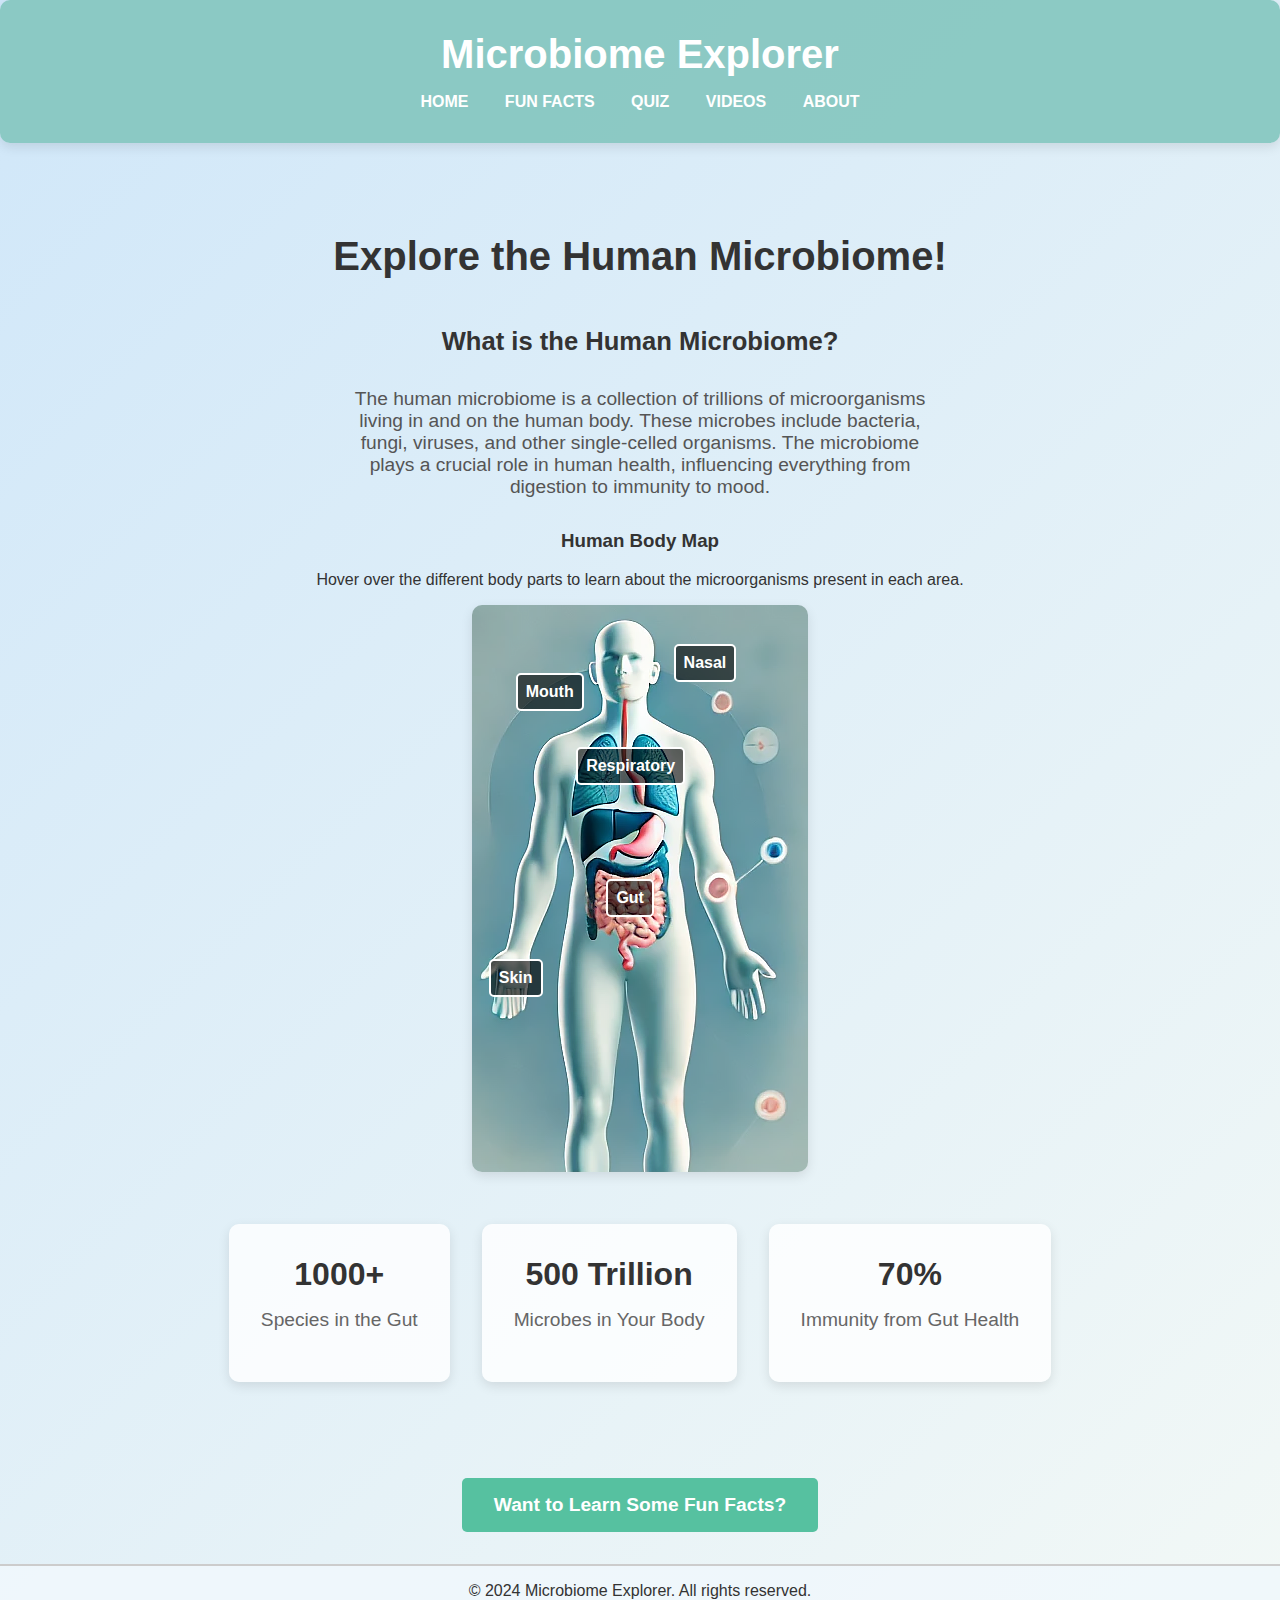
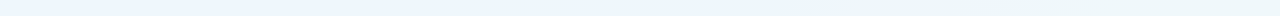
==== index.html @ 8b07540b "." ====
<!DOCTYPE html>
<html lang="en">

<head>
    <meta charset="UTF-8">
    <meta name="viewport" content="width=device-width, initial-scale=1.0">
    <title>Microbiome Explorer</title>
    <link rel="stylesheet" href="style.css">
</head>
<body>

    <!-- Header Section -->
    <header>
        <div class="logo">Microbiome Explorer</div>
        <nav>
            <a href="index.html">Home</a>
            <a href="fun-facts.html">Fun Facts</a>
            <a href="quiz.html">Quiz</a>
            <a href="videos.html">Videos</a>
            <a href="about.html">About</a>
           
        </nav>
    </header>

    <!-- Main Content Section -->
    <main>
        <!-- Interactive Body Map Section -->
        <section id="body-map">
            <h1>Explore the Human Microbiome!</h1>
        
            <h2 class="definition-title">What is the Human Microbiome?</h2>
            <p class="definition-text">
                The human microbiome is a collection of trillions of microorganisms living in and on the human body. 
                These microbes include bacteria, fungi, viruses, and other single-celled organisms. The microbiome 
                plays a crucial role in human health, influencing everything from digestion to immunity to mood.
            </p>
        
            <h3>Human Body Map</h3>
            <p>Hover over the different body parts to learn about the microorganisms present in each area.</p>
            <div class="body-container">
                <img src="interactive_body_map.png" alt="Human Body Map" class="body-map">
                <div class="hotspot skin" data-info="Staphylococcus epidermidis|Cutibacterium acnes|Staphylococcus aureus|Corynebacterium species" data-region="skin">Skin</div>
                <div class="hotspot mouth" data-info="Streptococcus mutans|Streptococcus salivarius|Fusobacterium nucleatum|Porphyromonas gingivalis" data-region="mouth">Mouth</div>
                <div class="hotspot gut" data-info="Bacteroides species|Firmicutes|Escherichia coli|Faecalibacterium prausnitzii" data-region="gut">Gut</div>
                <div class="hotspot nasal" data-info="Staphylococcus aureus|Staphylococcus epidermidis|Corynebacterium species|Propionibacterium acnes" data-region="nasal">Nasal</div>
                <div class="hotspot respiratory" data-info="Staphylococcus species|Corynebacterium species|Moraxella species|Haemophilus influenzae" data-region="respiratory">Respiratory</div>
                <div id="info-box" class="info-box">
                    <h3 id="region-title"></h3>
                    <ul id="microbiome-list"></ul>
                    <div id="microbiome-image-container"></div>
                </div>
            </div>
            <div id="tooltip"></div>
        </section>
        
        <!-- Quick Stats Section -->
        <section id="quick-stats">
            <div class="stats">
                <div class="stat-item">
                    <h3>1000+</h3>
                    <p>Species in the Gut</p>
                </div>
                <div class="stat-item">
                    <h3>500 Trillion</h3>
                    <p>Microbes in Your Body</p>
                </div>
                <div class="stat-item">
                    <h3>70%</h3>
                    <p>Immunity from Gut Health</p>
                </div>
            </div>
        </section>

        <a href="fun-facts.html" class="btn-test-knowledge">Want to Learn Some Fun Facts?</a>
    </main>

    <!-- Footer Section -->
    <footer>
        <p>&copy; 2024 Microbiome Explorer. All rights reserved.</p>
    </footer>

    <script src="script.js"></script>
</body>
</html>
---- style.css ----
/* General Styling */
body {
    background: linear-gradient(135deg, #d0e7f9, #f2f8f6); /* Soft gradient background */
    font-family: 'Poppins', sans-serif;
    margin: 0;
    padding: 0;
    color: #333;
    display: flex;
    flex-direction: column;
    min-height: 100vh;
}

/* Header Styling */
header {
    background: rgba(131, 197, 190, 0.9); /* Semi-transparent background */
    color: #fff;
    padding: 2rem 0;
    border-radius: 10px;
    box-shadow: 0 4px 12px rgba(0, 0, 0, 0.1);
    text-align: center;
    margin-bottom: 2rem;
}

header .logo {
    font-size: 2.5rem;
    font-weight: 700;
    margin-bottom: 1rem;
}

header input[type="text"] {
    padding: 0.5rem 1rem;
    margin-top: 1rem;
    border-radius: 10px;
    border: 1px solid #ccc;
    font-size: 1rem;
    width: 60%;
}

header nav a {
    color: #fff;
    margin: 0 1rem;
    text-decoration: none;
    font-weight: 600;
    text-transform: uppercase;
}

header nav a:hover {
    color: #56c1a0;
}

/* Main Content Section */
main {
    padding: 2rem;
    display: flex;
    flex-direction: column;
    align-items: center;
    flex: 1;
}

/* 
_                   _                                       
| |                 | |                                      
| |__     ___     __| |  _   _     _ __ ___     __ _   _ __  
| '_ \   / _ \   / _` | | | | |   | '_ ` _ \   / _` | | '_ \ 
| |_) | | (_) | | (_| | | |_| |   | | | | | | | (_| | | |_) |
|_.__/   \___/   \__,_|  \__, |   |_| |_| |_|  \__,_| | .__/ 
                          __/ |                       | |    
                         |___/                        |_|     */
#body-map {
    text-align: center;
    margin-bottom: 3rem;
}

#body-map h1 {
    font-size: 2.5rem;
    font-weight: 600;
    margin-bottom: 3rem;
}

.definition-title {
    font-size: 1.6rem;
    color: #333;
    margin-bottom: 2rem;
}

.definition-text {
    font-size: 1.2rem;
    color: #555;
    margin-bottom: 2rem;
    align-items: center;
    text-align: center;
    margin-left: 25%;
    margin-right: 25%;
}
/* 
   __                      __                  _         
  / _|                    / _|                | |        
 | |_   _   _   _ __     | |_    __ _    ___  | |_   ___ 
 |  _| | | | | | '_ \    |  _|  / _` |  / __| | __| / __|
 | |   | |_| | | | | |   | |   | (_| | | (__  | |_  \__ \
 |_|    \__,_| |_| |_|   |_|    \__,_|  \___|  \__| |___/
                                         */
#fun-facts {
    width: 80%;
    margin: 0 auto;
    text-align: center;
}

.facts-container {
    display: grid;
    grid-template-columns: repeat(auto-fill, minmax(250px, 1fr));
    gap: 2rem;
    margin-bottom: 3rem;
}

.fact-card {
    background-color: rgba(255, 255, 255, 0.8);
    border-radius: 10px;
    padding: 2rem;
    box-shadow: 0 4px 12px rgba(0, 0, 0, 0.1);
    transition: transform 0.3s ease, box-shadow 0.3s ease;
}

.fact-card h3 {
    font-size: 1.5rem;
    font-weight: 700;
    color: #333;
    margin-bottom: 1rem;
}

.fact-card p {
    font-size: 1rem;
    color: #555;
}

/* Hover effect for cards */
.fact-card:hover {
    transform: translateY(-10px);
    box-shadow: 0 6px 18px rgba(0, 0, 0, 0.15);
}

/* 
                  _       
                 (_)      
   __ _   _   _   _   ____
  / _` | | | | | | | |_  /
 | (_| | | |_| | | |  / / 
  \__, |  \__,_| |_| /___|
     | |                  
     |_|                   */
#quiz {
    margin-bottom: 3rem;
}

#quiz-question {
    font-size: 1.5rem;
    font-weight: 600;
    margin-bottom: 1rem;
    color: #333;
}

/* 
  _               _     _                         
 | |             | |   | |                        
 | |__    _   _  | |_  | |_    ___    _ __    ___ 
 | '_ \  | | | | | __| | __|  / _ \  | '_ \  / __|
 | |_) | | |_| | | |_  | |_  | (_) | | | | | \__ \
 |_.__/   \__,_|  \__|  \__|  \___/  |_| |_| |___/
                                                  
                                                   */
.btn-test-knowledge {
    display: inline-block;
    background-color: #56c1a0;
    color: white;
    padding: 1rem 2rem;
    font-size: 1.2rem;
    font-weight: 600;
    border-radius: 5px;
    text-decoration: none;
    margin-top: 3rem;
    transition: background-color 0.3s ease;
}

.btn-test-knowledge:hover {
    background-color: #4a9d87;
}

.btn-back {
    display: inline-block;
    background-color: #f44336;
    color: white;
    padding: 1rem 2rem;
    font-size: 1.2rem;
    font-weight: 600;
    border-radius: 5px;
    text-decoration: none;
    margin-top: 3rem;
    transition: background-color 0.3s ease;
}

.btn-back:hover {
    background-color: #d32f2f;
}

.btn-submit {
    display: inline-block;
    background-color: #56c1a0;
    color: white;
    padding: 1rem 2rem;
    font-size: 1.2rem;
    font-weight: 600;
    border-radius: 5px;
    text-decoration: none;
    margin-top: 3rem;
    transition: background-color 0.3s ease;
}

.btn-submit:hover {
    background-color: #4a9d87;
}

/* 
  _            __             _                    
 (_)          / _|           | |                   
  _   _ __   | |_    ___     | |__     ___   __  __
 | | | '_ \  |  _|  / _ \    | '_ \   / _ \  \ \/ /
 | | | | | | | |   | (_) |   | |_) | | (_) |  >  < 
 |_| |_| |_| |_|    \___/    |_.__/   \___/  /_/\_\
                                                   
                                                    */
#microbiome-image-container {
    display: grid;
    grid-template-columns: repeat(2, 1fr); /* Two columns per row */
    gap: 20px; /* Space between grid items */
    margin-top: 10px;
}

.microbe-item img {
    width: 100px; /* Desired square width */
    height: 100px; /* Desired square height */
    object-fit: cover; /* Ensures the image fills the square while maintaining aspect ratio */
    object-position: center; /* Centers the cropped portion of the image */
    border: 1px solid #ddd; /* Optional: border around images */
    border-radius: 4px; /* Optional: rounded corners */
    box-shadow: 0 2px 4px rgba(0, 0, 0, 0.1); /* Optional: subtle shadow */
}

.microbe-item .microbe-name {
    font-weight: bold;
    margin-top: 5px;
}

.microbe-item .microbe-info {
    font-size: 0.9em;
    color: #555; /* Subtle color for the description */
}

.body-container {
    position: relative;
    display: inline-block;
}

.info-box {
    position: absolute;
    top: 0;
    left: -350px;
    width: 300px;
    background-color: #f9f9f9;
    border: 1px solid #ddd;
    border-radius: 5px;
    padding: 15px;
    box-shadow: 0 4px 6px rgba(0, 0, 0, 0.1);
    display: none;
}

/* .info-box h3 {
    margin-top: 0;
    font-size: 18px;
    color: #333;
}

.info-box ul {
    list-style: none;
    padding: 0;
}

.info-box ul li {
    margin: 10px 0;
    font-size: 14px;
} */

/* .info-box img {
    max-width: 100%;
    height: auto;
    border-radius: 4px;
    margin-top: 10px;
} */

.body-map {
    width: 100%; /* Adjust the width based on your image's size */
    max-width: 800px;
    border-radius: 10px;
    box-shadow: 0px 4px 12px rgba(0, 0, 0, 0.1);
}

/* Hotspot Styling */
.hotspot {
    position: absolute;
    font-weight: 600;
    color: white;
    background-color: rgba(0, 0, 0, 0.6);
    padding: 0.5rem;
    border-radius: 5px;
    cursor: pointer;
    transition: background-color 0.3s ease;
    border: 2px solid #ffffff;
}

.hotspot:hover {
    background-color: rgba(0, 0, 0, 0.8);
}

#tooltip {
    position: absolute;
    background-color: #333;
    color: white;
    padding: 10px 15px;
    border-radius: 5px;
    font-size: 0.9rem;
    visibility: hidden;
    opacity: 0;
    transition: opacity 0.3s;
    pointer-events: none;
    z-index: 1000;
    max-width: 200px;
    text-align: left;
    transition: opacity 0.3s ease, visibility 0.3s ease;
}

#tooltip ul {
    margin: 0;
    padding: 0;
    list-style-type: disc;
    list-style-position: inside;
}

#tooltip ul li {
    margin: 5px 0;
}

/* Positioning the hotspots */
.mouth { top: 12%; left: 13%; }
.nasal { top: 7%; left: 60%; }
.respiratory { top: 25%; left: 31%; }
.gut { top: 48%; left: 40%; }
.skin { top: 62%; left: 5%; }



                  /* _          _              _             _         
                 (_)        | |            | |           | |        
   __ _   _   _   _    ___  | | __    ___  | |_    __ _  | |_   ___ 
  / _` | | | | | | |  / __| | |/ /   / __| | __|  / _` | | __| / __|
 | (_| | | |_| | | | | (__  |   <    \__ \ | |_  | (_| | | |_  \__ \
  \__, |  \__,_| |_|  \___| |_|\_\   |___/  \__|  \__,_|  \__| |___/
     | |                                                            
     |_|                                                             */

#quick-stats {
    text-align: center;
    margin-bottom: 3rem;
}

#quick-stats h2 {
    font-size: 2rem;
    font-weight: 600;
    margin-bottom: 1.5rem;
}

.section-title {
    font-size: 2.5rem;
    font-weight: 600;
    margin-bottom: 2rem;
    color: #333;
}

.stats {
    display: flex;
    justify-content: center;
    gap: 2rem;
}

.stat-item {
    background-color: rgba(255, 255, 255, 0.8);
    border-radius: 10px;
    padding: 2rem;
    box-shadow: 0 4px 12px rgba(0, 0, 0, 0.1);
    text-align: center;
}

.stat-item h3 {
    font-size: 2rem;
    font-weight: 700;
    margin: 0;
}

.stat-item p {
    margin-top: 1rem;
    font-size: 1.2rem;
    color: #666;
}


   /* __                   _                 
  / _|                 | |                
 | |_    ___     ___   | |_    ___   _ __ 
 |  _|  / _ \   / _ \  | __|  / _ \ | '__|
 | |   | (_) | | (_) | | |_  |  __/ | |   
 |_|    \___/   \___/   \__|  \___| |_|   
                                          
                                           */
footer {
    background: rgba(240, 247, 252, 0.9); /* Semi-transparent background */
    padding: 1rem 0;
    color: #333;
    font-size: 1rem;
    text-align: center;
    border-top: 2px solid #ccc;
    margin-top: auto;
}

footer p {
    margin: 0;
}

/* Responsive Design */
@media screen and (max-width: 768px) {
    header input[type="text"] {
        width: 80%;
    }

    .stats {
        flex-direction: column;
        gap: 1rem;
    }

    .stat-item {
        width: 80%;
        margin: 0 auto;
    }

    .body-map {
        width: 100%;
    }

    .fact-card {
        padding: 1.5rem;
    }

    .section-title {
        font-size: 2rem;
    }

    .facts-container {
        grid-template-columns: 1fr 1fr;
    }

    .fact-card {
        width: 90%;
        margin: 0 auto;
    }

}
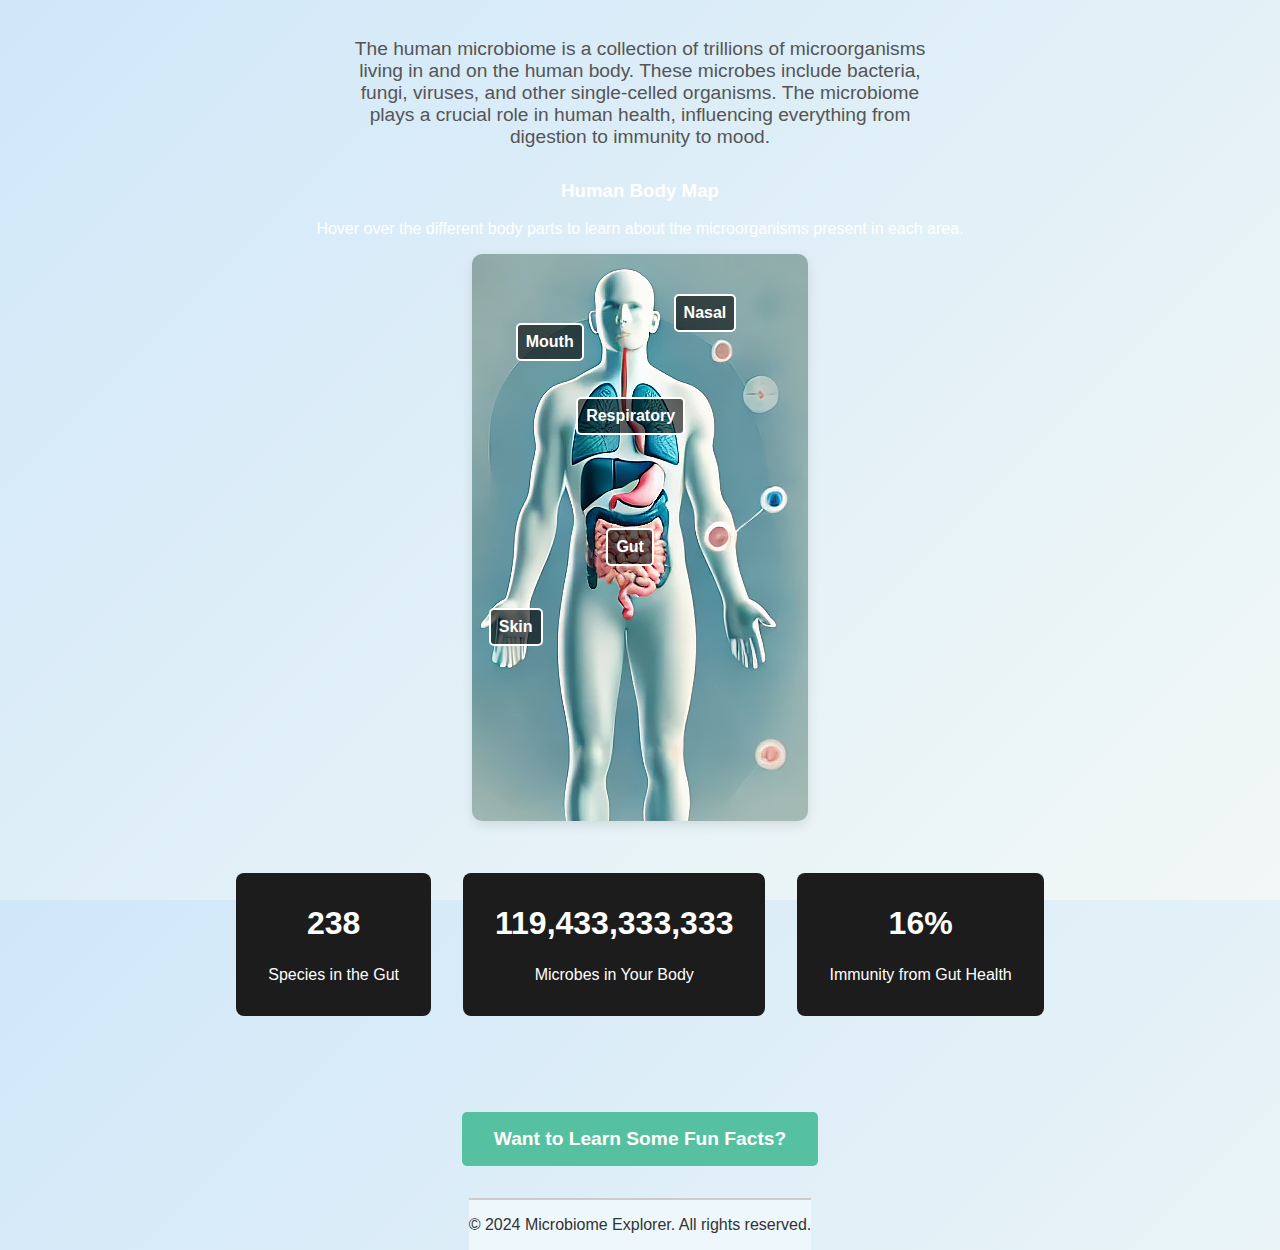
==== commit 30f103ce: "hi" ====
--- a/index.html
+++ b/index.html
@@ -6,6 +6,7 @@
     <meta name="viewport" content="width=device-width, initial-scale=1.0">
     <title>Microbiome Explorer</title>
     <link rel="stylesheet" href="style.css">
+    <link rel="icon" type="image/x-icon" href="favicon.png">
 </head>
 <body>
 
@@ -55,20 +56,21 @@
         
         <!-- Quick Stats Section -->
         <section id="quick-stats">
-            <div class="stats">
-                <div class="stat-item">
-                    <h3>1000+</h3>
+            <div class="counter">
+                <div class="counter-box">
+                    <h2 id="species-count">0</h2>
                     <p>Species in the Gut</p>
                 </div>
-                <div class="stat-item">
-                    <h3>500 Trillion</h3>
+                <div class="counter-box">
+                    <h2 id="microbes-count">0</h2>
                     <p>Microbes in Your Body</p>
                 </div>
-                <div class="stat-item">
-                    <h3>70%</h3>
+                <div class="counter-box">
+                    <h2 id="immunity-count">0%</h2>
                     <p>Immunity from Gut Health</p>
                 </div>
             </div>
+            <script src="counter.js"></script>
         </section>
 
         <a href="fun-facts.html" class="btn-test-knowledge">Want to Learn Some Fun Facts?</a>
--- a/style.css
+++ b/style.css
@@ -148,15 +148,176 @@
   \__, |  \__,_| |_| /___|
      | |                  
      |_|                   */
-#quiz {
-    margin-bottom: 3rem;
-}
-
-#quiz-question {
-    font-size: 1.5rem;
+.quiz-page {
+    background: linear-gradient(to bottom, #f0f7ff, #ffffff);
+    min-height: 100vh;
+    height: auto; /* Allow content to expand */
+    overflow-y: auto; /* Enable scrolling */
+}
+
+.quiz-container {
+    max-width: 800px;
+    margin: 2rem auto;
+    padding: 0 1rem;
+}
+
+.quiz-card {
+    background: white;
+    border-radius: 12px;
+    box-shadow: 0 4px 24px rgba(0, 0, 0, 0.1);
+    overflow: hidden;
+}
+
+.quiz-header {
+    padding: 1.5rem;
+    text-align: center;
+    border-bottom: 1px solid #eee;
+}
+
+.quiz-title {
+    font-size: 1.8rem;
+    color: #333;
+    margin: 0 0 0.5rem 0;
+}
+
+.quiz-subtitle {
+    color: #666;
+    margin: 0;
+}
+
+.quiz-content {
+    padding: 1.5rem;
+}
+
+.progress-bar {
+    width: 100%;
+    height: 8px;
+    background: #eee;
+    border-radius: 4px;
+    margin-bottom: 1.5rem;
+    overflow: hidden;
+}
+
+.progress-fill {
+    height: 100%;
+    background: #56c1a0;
+    width: 0;
+    transition: width 0.3s ease;
+}
+
+.question-text {
+    font-size: 1.2rem;
+    color: #333;
+    margin-bottom: 1.5rem;
+}
+
+.options-grid {
+    display: flex;
+    flex-direction: column;
+    gap: 0.75rem;
+}
+
+.option-button {
+    width: 100%;
+    padding: 1rem;
+    border: 1px solid #ddd;
+    border-radius: 8px;
+    background: white;
+    text-align: left;
+    font-size: 1rem;
+    cursor: pointer;
+    transition: all 0.2s ease;
+}
+
+.option-button:hover:not(:disabled) {
+    background: #f5f5f5;
+}
+
+.option-button:disabled {
+    cursor: not-allowed;
+    opacity: 0.7;
+}
+
+.option-button.correct {
+    background: #e7f6e7;
+    border-color: #56c1a0;
+    color: #276749;
+}
+
+.option-button.incorrect {
+    background: #fde8e8;
+    border-color: #f56565;
+    color: #c53030;
+}
+
+.quiz-footer {
+    padding: 1.5rem;
+    border-top: 1px solid #eee;
+    display: flex;
+    justify-content: space-between;
+    align-items: center;
+}
+
+.btn {
+    padding: 0.75rem 1.5rem;
+    border-radius: 6px;
     font-weight: 600;
+    cursor: pointer;
+    transition: all 0.2s ease;
+    border: none;
+    display: flex;
+    align-items: center;
+    gap: 0.5rem;
+}
+
+.btn-primary {
+    background: #56c1a0;
+    color: white;
+}
+
+.btn-primary:hover:not(:disabled) {
+    background: #4a9d87;
+}
+
+.btn-primary:disabled {
+    opacity: 0.7;
+    cursor: not-allowed;
+}
+
+.btn-outline {
+    background: white;
+    border: 1px solid #ddd;
+    color: #666;
+}
+
+.btn-outline:hover {
+    background: #f5f5f5;
+}
+
+.results-section {
+    text-align: center;
+    padding: 2rem 0;
+}
+
+.trophy-icon {
+    font-size: 4rem;
+    color: #f6e05e;
+    margin-bottom: 1.5rem;
+}
+
+.results-title {
+    font-size: 1.8rem;
+    color: #333;
     margin-bottom: 1rem;
-    color: #333;
+}
+
+.results-message {
+    color: #666;
+    font-size: 1.1rem;
+}
+
+.hidden {
+    display: none;
 }
 
 /* 
@@ -273,29 +434,6 @@
     display: none;
 }
 
-/* .info-box h3 {
-    margin-top: 0;
-    font-size: 18px;
-    color: #333;
-}
-
-.info-box ul {
-    list-style: none;
-    padding: 0;
-}
-
-.info-box ul li {
-    margin: 10px 0;
-    font-size: 14px;
-} */
-
-/* .info-box img {
-    max-width: 100%;
-    height: auto;
-    border-radius: 4px;
-    margin-top: 10px;
-} */
-
 .body-map {
     width: 100%; /* Adjust the width based on your image's size */
     max-width: 800px;
@@ -410,6 +548,285 @@
     color: #666;
 }
 
+/* 
+          _       _                
+         (_)     | |               
+ __   __  _    __| |   ___    ___  
+ \ \ / / | |  / _` |  / _ \  / _ \ 
+  \ V /  | | | (_| | |  __/ | (_) |
+   \_/   |_|  \__,_|  \___|  \___/  */
+                                   
+                                   
+#featured-videos,
+#video-categories {
+  max-width: 1200px;
+  margin: 0 auto;
+  margin-bottom: 4rem;
+}
+
+#featured-videos h1,
+#video-categories h2 {
+  font-size: 2.5rem;
+  margin-bottom: 2rem;
+}
+
+.video-grid {
+  display: grid;
+  grid-template-columns: repeat(3, 1fr);
+  gap: 2rem;
+}
+
+.video-card {
+  background-color: #fff;
+  border-radius: 8px;
+  box-shadow: 0 4px 12px rgba(0, 0, 0, 0.1);
+  overflow: hidden;
+}
+
+.video-thumbnail {
+  position: relative;
+  cursor: pointer;
+}
+
+.video-thumbnail img {
+  width: 100%;
+  height: 180px;
+  object-fit: cover;
+}
+
+.play-button {
+  position: absolute;
+  top: 50%;
+  left: 50%;
+  transform: translate(-50%, -50%);
+  background-color: rgba(255, 255, 255, 0.8);
+  border: none;
+  border-radius: 50%;
+  padding: 1rem;
+  cursor: pointer;
+  transition: background-color 0.3s ease;
+}
+
+.play-button:hover {
+  background-color: rgba(255, 255, 255, 0.9);
+}
+
+.play-button i {
+  color: #56c1a0;
+  font-size: 1.5rem;
+}
+
+.video-info {
+  padding: 1.5rem;
+}
+
+.video-info h3 {
+  font-size: 1.5rem;
+  margin-bottom: 0.5rem;
+}
+
+.video-info p {
+  font-size: 1rem;
+  color: #555;
+  margin-bottom: 1rem;
+}
+
+.watch-button {
+  display: inline-block;
+  background-color: #56c1a0;
+  color: #fff;
+  text-decoration: none;
+  padding: 0.75rem 1.5rem;
+  border-radius: 4px;
+  font-weight: 600;
+  transition: background-color 0.3s ease;
+}
+
+.watch-button:hover {
+  background-color: #4a9d87;
+}
+
+.category-grid {
+  display: grid;
+  grid-template-columns: repeat(auto-fit, minmax(200px, 1fr));
+  gap: 2rem;
+}
+
+.category-card {
+  background-color: #fff;
+  border-radius: 8px;
+  box-shadow: 0 4px 12px rgba(0, 0, 0, 0.1);
+  overflow: hidden;
+  text-decoration: none;
+  color: #333;
+  transition: transform 0.3s ease;
+}
+
+.category-card:hover {
+  transform: translateY(-10px);
+}
+
+.category-thumbnail img {
+  width: 100%;
+  height: 150px;
+  object-fit: cover;
+}
+
+.category-card h3 {
+  font-size: 1.2rem;
+  padding: 1rem;
+  text-align: center;
+}
+
+#video-categories {
+    padding: 4rem 2rem;
+    background-color: #f8fafc;
+}
+
+#video-categories h2 {
+    text-align: center;
+    font-size: 2.5rem;
+    margin-bottom: 3rem;
+    color: #333;
+}
+
+.category-grid {
+    display: grid;
+    grid-template-columns: repeat(auto-fit, minmax(300px, 1fr));
+    gap: 2rem;
+    max-width: 1200px;
+    margin: 0 auto;
+}
+
+.category-card {
+    background: white;
+    border-radius: 12px;
+    overflow: hidden;
+    box-shadow: 0 4px 6px rgba(0, 0, 0, 0.1);
+    transition: transform 0.3s ease, box-shadow 0.3s ease;
+}
+
+.category-card:hover {
+    transform: translateY(-5px);
+    box-shadow: 0 8px 12px rgba(0, 0, 0, 0.15);
+}
+
+.category-thumbnail {
+    position: relative;
+    width: 100%;
+    padding-top: 62.5%; /* 16:10 aspect ratio */
+    overflow: hidden;
+}
+
+.category-thumbnail img {
+    position: absolute;
+    top: 0;
+    left: 0;
+    width: 100%;
+    height: 100%;
+    object-fit: cover;
+    transition: transform 0.3s ease;
+}
+
+.category-card:hover .category-thumbnail img {
+    transform: scale(1.05);
+}
+
+.category-content {
+    padding: 1.5rem;
+}
+
+.category-content h3 {
+    font-size: 1.5rem;
+    color: #333;
+    margin-bottom: 1rem;
+}
+
+.video-list {
+    display: flex;
+    flex-direction: column;
+    gap: 0.75rem;
+}
+
+.video-link {
+    display: flex;
+    align-items: center;
+    gap: 0.75rem;
+    padding: 0.75rem;
+    color: #4a5568;
+    text-decoration: none;
+    border-radius: 6px;
+    transition: background-color 0.2s ease;
+}
+
+.video-link:hover {
+    background-color: #f7fafc;
+    color: #2d3748;
+}
+
+.video-link i {
+    color: #56c1a0;
+    font-size: 1.25rem;
+}
+
+
+          /* _                       _   
+         | |                     | |  
+   __ _  | |__     ___    _   _  | |_ 
+  / _` | | '_ \   / _ \  | | | | | __|
+ | (_| | | |_) | | (_) | | |_| | | |_ 
+  \__,_| |_.__/   \___/   \__,_|  \__| */
+                                      
+
+  #about-content {
+  max-width: 800px;
+  margin: 0 auto;
+}
+
+#about-content h1 {
+  font-size: 2.5rem;
+  margin-bottom: 1.5rem;
+}
+
+#about-content h2 {
+  font-size: 2rem;
+  margin-bottom: 1rem;
+}
+
+.team-members {
+  display: flex;
+  justify-content: space-between;
+  margin-bottom: 2rem;
+}
+
+.team-member {
+  background-color: #fff;
+  padding: 1.5rem;
+  border-radius: 8px;
+  box-shadow: 0 4px 12px rgba(0, 0, 0, 0.1);
+  text-align: center;
+  flex-basis: 48%;
+  margin-right: 1rem;
+  margin-left: 1rem;
+}
+
+.team-member h3 {
+  font-size: 1.5rem;
+  margin-bottom: 0.5rem;
+}
+
+.team-member p {
+  margin: 0.5rem 0;
+}
+
+#about-content ul {
+  list-style-type: disc;
+  padding-left: 1.5rem;
+}
+
+#about-content li {
+  margin-bottom: 0.5rem;
+}
 
    /* __                   _                 
   / _|                 | |                
@@ -470,4 +887,260 @@
         margin: 0 auto;
     }
 
-}
+    .team-members {
+        flex-direction: column;
+    }
+
+    .team-member {
+        flex-basis: auto;
+        margin-bottom: 1.5rem;
+    }
+
+    #about-content h1 {
+        font-size: 2rem;
+    }
+
+    #about-content h2 {
+        font-size: 1.6rem;
+    }
+
+    .quiz-container {
+        margin: 1rem auto;
+    }
+
+    .quiz-title {
+        font-size: 1.5rem;
+    }
+
+    .question-text {
+        font-size: 1.1rem;
+    }
+
+    .btn {
+        padding: 0.5rem 1rem;
+        font-size: 0.9rem;
+    }
+
+    #video-categories {
+        padding: 3rem 1rem;
+    }
+
+    #video-categories h2 {
+        font-size: 2rem;
+        margin-bottom: 2rem;
+    }
+
+    .category-grid {
+        grid-template-columns: 1fr;
+    }
+}
+
+@media (max-width: 480px) {
+    /* Container adjustments */
+    .quiz-container {
+        margin: 1rem auto;
+        padding: 0 0.75rem;
+    }
+
+    /* Card adjustments */
+    .quiz-card {
+        border-radius: 8px;
+    }
+
+    /* Header adjustments */
+    .quiz-header {
+        padding: 1rem;
+    }
+
+    .quiz-title {
+        font-size: 1.4rem;
+        margin-bottom: 0.25rem;
+    }
+
+    .quiz-subtitle {
+        font-size: 0.9rem;
+    }
+
+    /* Content adjustments */
+    .quiz-content {
+        padding: 1rem;
+    }
+
+    .question-text {
+        font-size: 1rem;
+        margin-bottom: 1rem;
+    }
+
+    /* Option buttons adjustments */
+    .option-button {
+        padding: 0.75rem;
+        font-size: 0.95rem;
+    }
+
+    /* Footer adjustments */
+    .quiz-footer {
+        padding: 1rem;
+        flex-wrap: wrap;
+        gap: 0.5rem;
+    }
+
+    .btn {
+        padding: 0.6rem 1rem;
+        font-size: 0.9rem;
+        min-width: 80px; /* Ensure buttons have minimum width */
+    }
+
+    /* Results section adjustments */
+    .results-section {
+        padding: 1rem 0;
+    }
+
+    .trophy-icon {
+        font-size: 3rem;
+        margin-bottom: 1rem;
+    }
+
+    .results-title {
+        font-size: 1.4rem;
+    }
+
+    .results-message {
+        font-size: 0.95rem;
+        padding: 0 1rem;
+    }
+}
+
+@media (max-width: 768px) {
+    .facts-container {
+        grid-template-columns: 1fr; /* Single column on mobile */
+        gap: 1rem;
+        padding: 0 1rem;
+    }
+
+    .fact-card h3 {
+        font-size: 1.3rem;
+    }
+
+    .fact-card p {
+        font-size: 0.95rem;
+    }
+}
+
+/* Videos page improvements */
+@media (max-width: 768px) {
+    /* Featured Videos section */
+    .video-grid {
+        grid-template-columns: 1fr; /* Single column */
+        gap: 1.5rem;
+        padding: 0 1rem;
+    }
+
+    .video-card {
+        width: 100%;
+        margin: 0;
+    }
+
+    .video-thumbnail img {
+        height: 200px; /* Adjust thumbnail height for mobile */
+    }
+
+    .video-info h3 {
+        font-size: 1.3rem;
+    }
+
+    .video-info p {
+        font-size: 0.95rem;
+    }
+
+    /* Category section */
+    .category-grid {
+        grid-template-columns: 1fr; /* Single column */
+        gap: 1.5rem;
+        padding: 0 1rem;
+    }
+
+    .category-card {
+        width: 100%;
+        margin: 0;
+    }
+
+    .category-thumbnail {
+        padding-top: 56.25%; /* 16:9 aspect ratio */
+    }
+
+    .definition-text {
+        margin-left: 3%;
+        margin-right: 3%;
+    }
+}
+
+/* Common improvements for all pages */
+@media (max-width: 768px) {
+    main {
+        padding: 1rem;
+    }
+
+    h1 {
+        font-size: 1.8rem;
+        margin-bottom: 1.5rem;
+    }
+
+    h2 {
+        font-size: 1.5rem;
+        margin-bottom: 1rem;
+    } 
+}
+
+/* Medium screens (tablets) */
+@media (min-width: 769px) and (max-width: 1024px) {
+    .facts-container {
+        grid-template-columns: repeat(2, 1fr);
+        gap: 1.5rem;
+        padding: 0 2rem;
+    }
+
+    .video-grid {
+        grid-template-columns: repeat(2, 1fr);
+        gap: 1.5rem;
+        padding: 0 2rem;
+    }
+
+    .category-grid {
+        grid-template-columns: repeat(2, 1fr);
+        gap: 1.5rem;
+        padding: 0 2rem;
+    }
+}
+
+body {
+    font-family: Arial, sans-serif;
+    background-color: #121212;
+    color: #ffffff;
+    display: flex;
+    justify-content: center;
+    align-items: center;
+    height: 100vh;
+    margin: 0;
+}
+
+.counter {
+    display: flex;
+    gap: 2rem;
+}
+
+.counter-box {
+    background-color: #1c1c1c;
+    padding: 2rem;
+    border-radius: 8px;
+    text-align: center;
+}
+
+.counter-box h2 {
+    font-size: 2.5rem;
+    margin: 0;
+}
+
+.counter-box p {
+    font-size: 1rem;
+    margin: 0;
+}
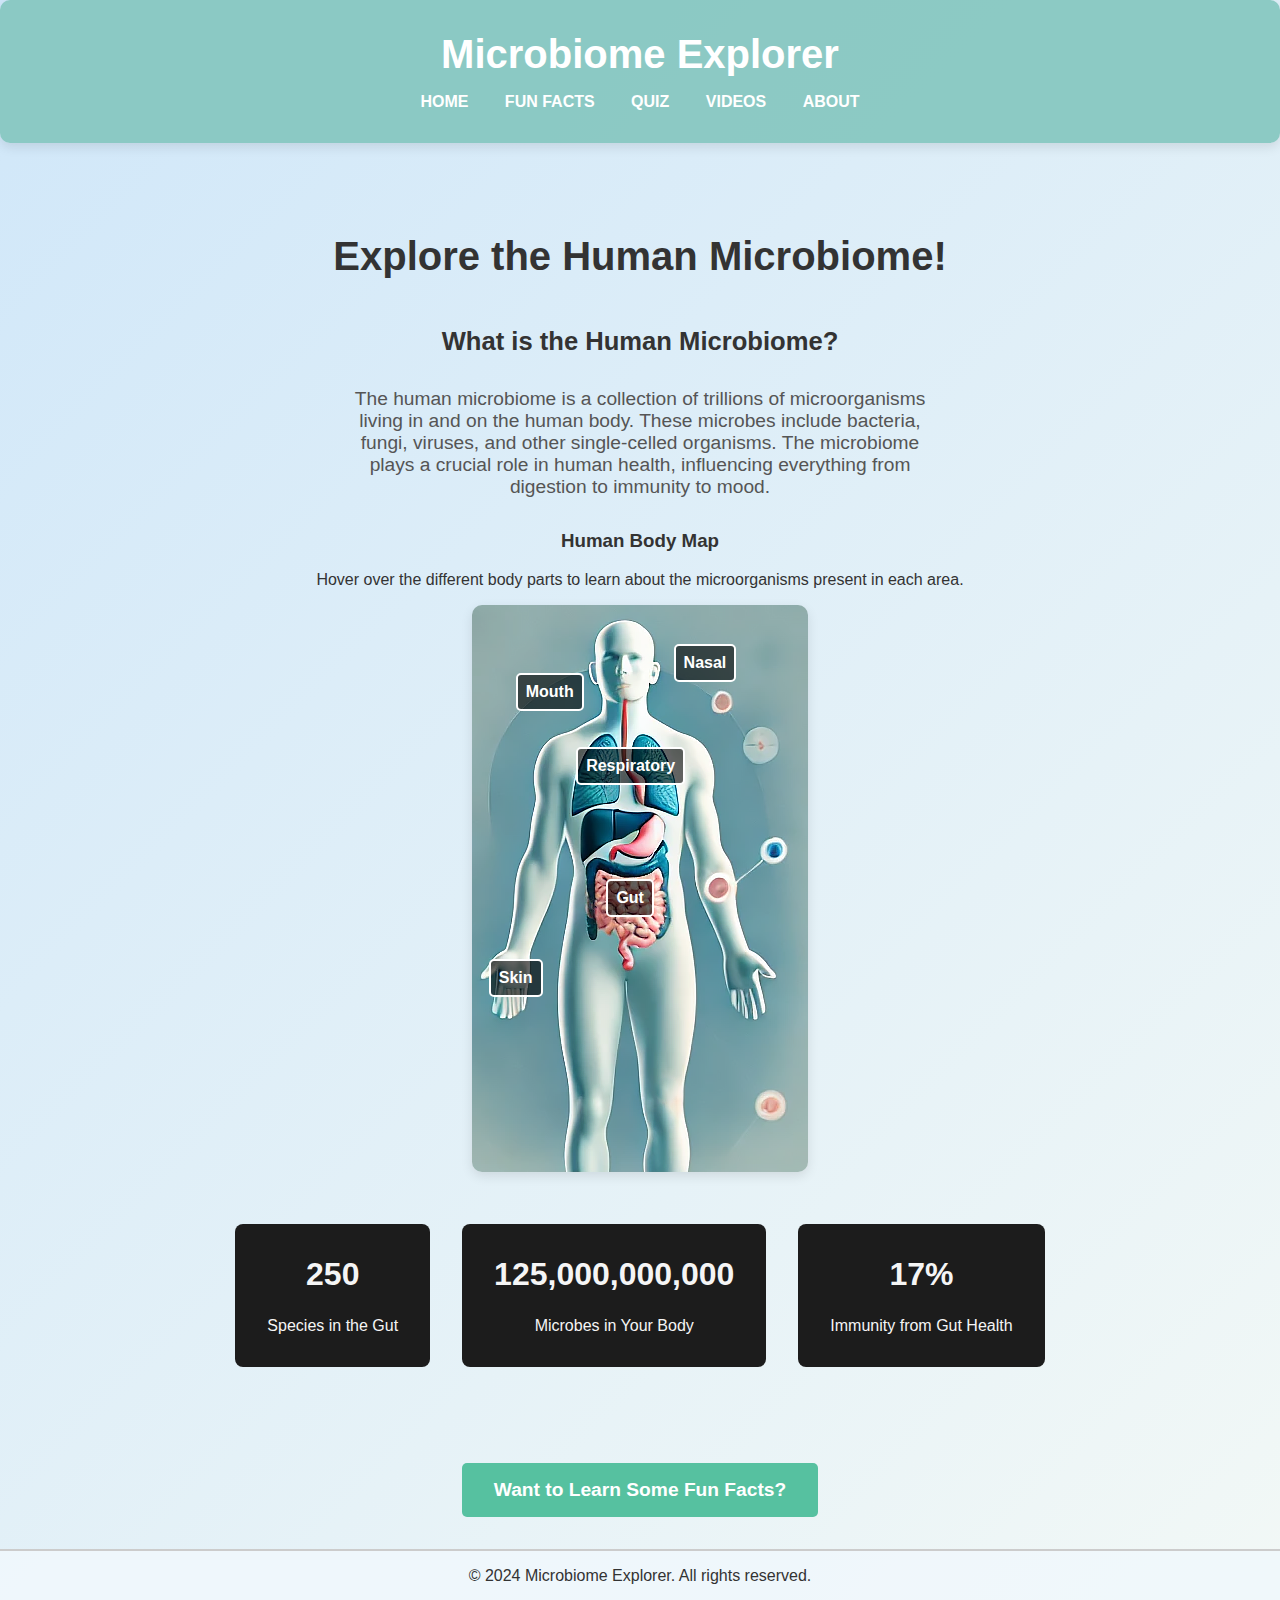
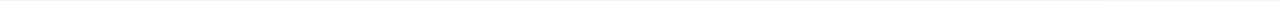
==== commit bad808f5: "." ====
--- a/index.html
+++ b/index.html
@@ -8,6 +8,44 @@
     <link rel="stylesheet" href="style.css">
     <link rel="icon" type="image/x-icon" href="favicon.png">
 </head>
+<style>
+    /* body {
+    font-family: Arial, sans-serif;
+    background-color: #121212;
+    color: #ffffff;
+    display: flex;
+    justify-content: center;
+    align-items: center;
+    height: 100vh;
+    margin: 0;
+} */
+
+.counter {
+    display: flex;
+    gap: 2rem;
+    color: whitesmoke;
+}
+
+.counter-box {
+    background-color: #1c1c1c;
+    padding: 2rem;
+    border-radius: 8px;
+    text-align: center;
+}
+
+.counter-box h2 {
+    font-size: 2.5rem;
+    margin: 0;
+}
+
+.counter-box p {
+    font-size: 1rem;
+    margin: 0;
+}
+
+
+
+</style>
 <body>
 
     <!-- Header Section -->
--- a/style.css
+++ b/style.css
@@ -1112,35 +1112,3 @@
     }
 }
 
-body {
-    font-family: Arial, sans-serif;
-    background-color: #121212;
-    color: #ffffff;
-    display: flex;
-    justify-content: center;
-    align-items: center;
-    height: 100vh;
-    margin: 0;
-}
-
-.counter {
-    display: flex;
-    gap: 2rem;
-}
-
-.counter-box {
-    background-color: #1c1c1c;
-    padding: 2rem;
-    border-radius: 8px;
-    text-align: center;
-}
-
-.counter-box h2 {
-    font-size: 2.5rem;
-    margin: 0;
-}
-
-.counter-box p {
-    font-size: 1rem;
-    margin: 0;
-}
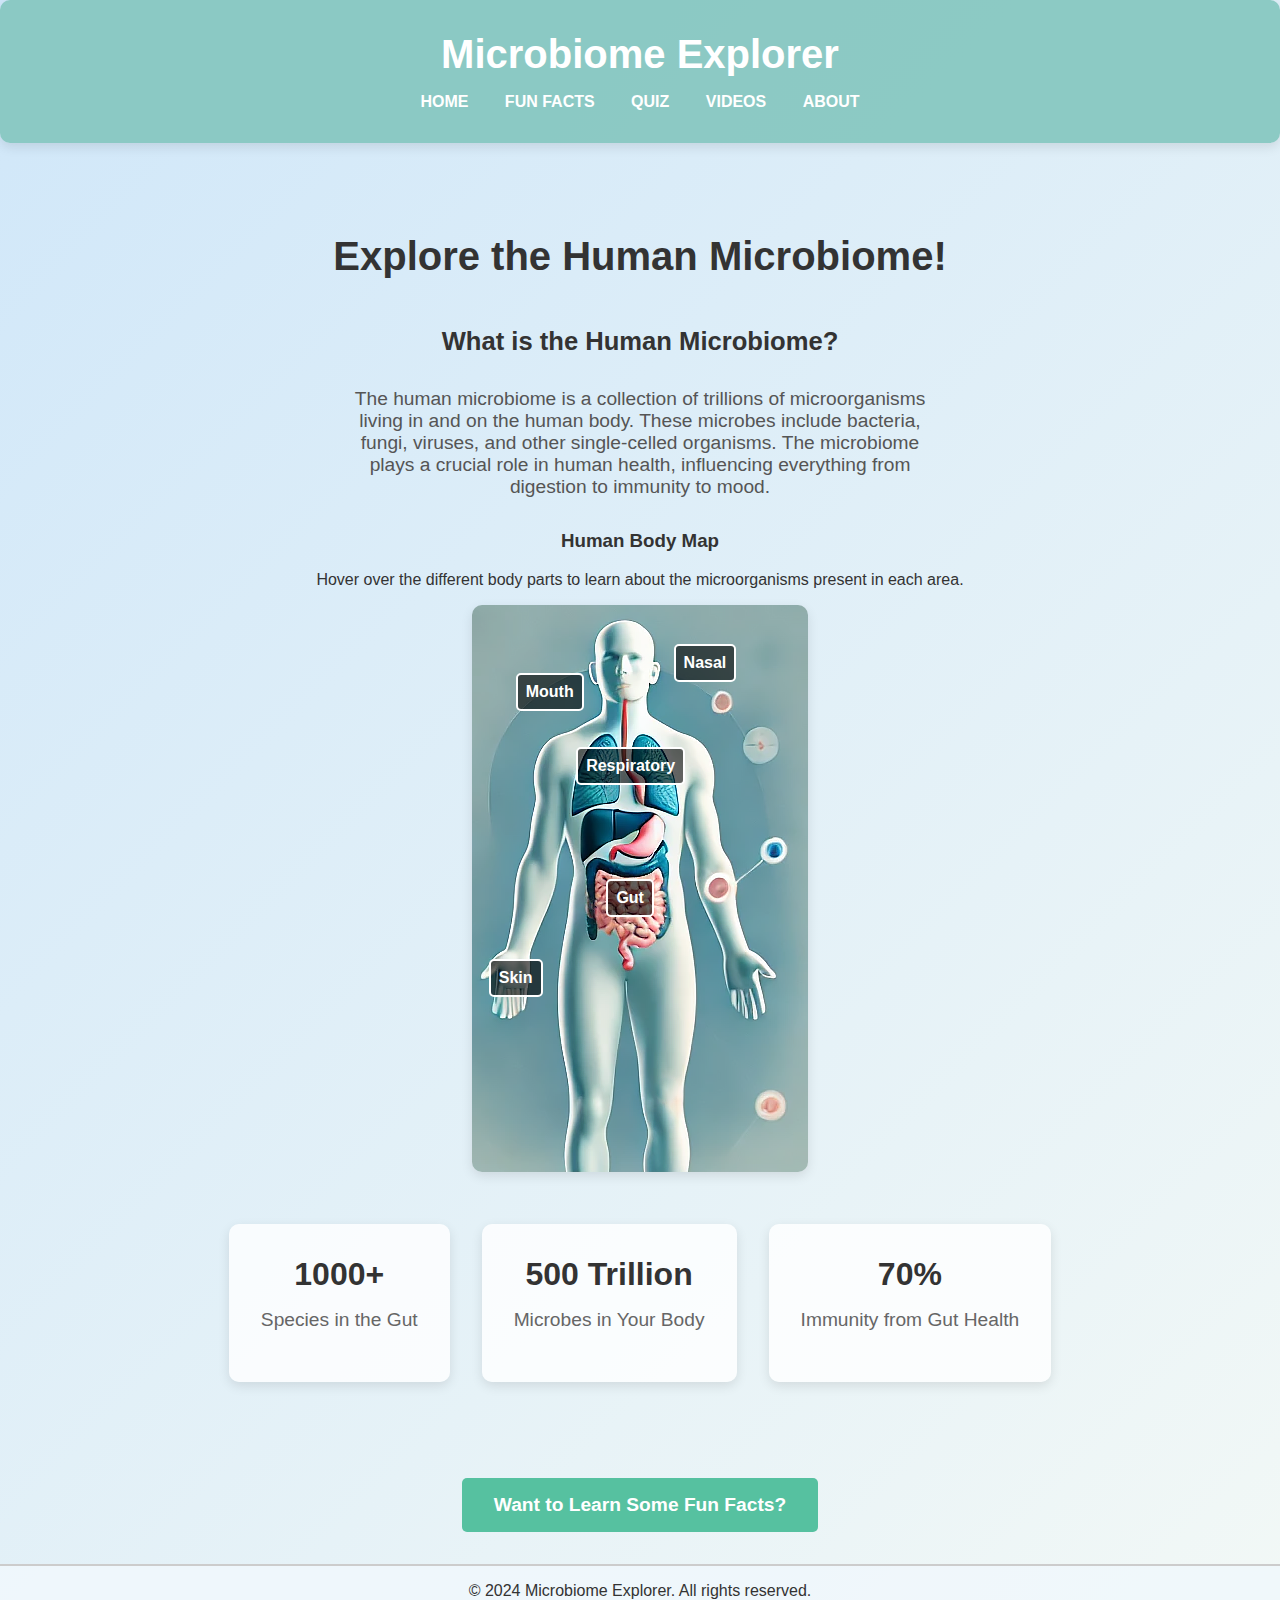
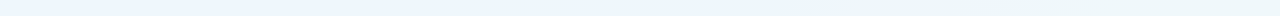
==== commit 1de2282e: "." ====
--- a/index.html
+++ b/index.html
@@ -6,46 +6,7 @@
     <meta name="viewport" content="width=device-width, initial-scale=1.0">
     <title>Microbiome Explorer</title>
     <link rel="stylesheet" href="style.css">
-    <link rel="icon" type="image/x-icon" href="favicon.png">
 </head>
-<style>
-    /* body {
-    font-family: Arial, sans-serif;
-    background-color: #121212;
-    color: #ffffff;
-    display: flex;
-    justify-content: center;
-    align-items: center;
-    height: 100vh;
-    margin: 0;
-} */
-
-.counter {
-    display: flex;
-    gap: 2rem;
-    color: whitesmoke;
-}
-
-.counter-box {
-    background-color: #1c1c1c;
-    padding: 2rem;
-    border-radius: 8px;
-    text-align: center;
-}
-
-.counter-box h2 {
-    font-size: 2.5rem;
-    margin: 0;
-}
-
-.counter-box p {
-    font-size: 1rem;
-    margin: 0;
-}
-
-
-
-</style>
 <body>
 
     <!-- Header Section -->
@@ -94,21 +55,20 @@
         
         <!-- Quick Stats Section -->
         <section id="quick-stats">
-            <div class="counter">
-                <div class="counter-box">
-                    <h2 id="species-count">0</h2>
+            <div class="stats">
+                <div class="stat-item">
+                    <h3>1000+</h3>
                     <p>Species in the Gut</p>
                 </div>
-                <div class="counter-box">
-                    <h2 id="microbes-count">0</h2>
+                <div class="stat-item">
+                    <h3>500 Trillion</h3>
                     <p>Microbes in Your Body</p>
                 </div>
-                <div class="counter-box">
-                    <h2 id="immunity-count">0%</h2>
+                <div class="stat-item">
+                    <h3>70%</h3>
                     <p>Immunity from Gut Health</p>
                 </div>
             </div>
-            <script src="counter.js"></script>
         </section>
 
         <a href="fun-facts.html" class="btn-test-knowledge">Want to Learn Some Fun Facts?</a>
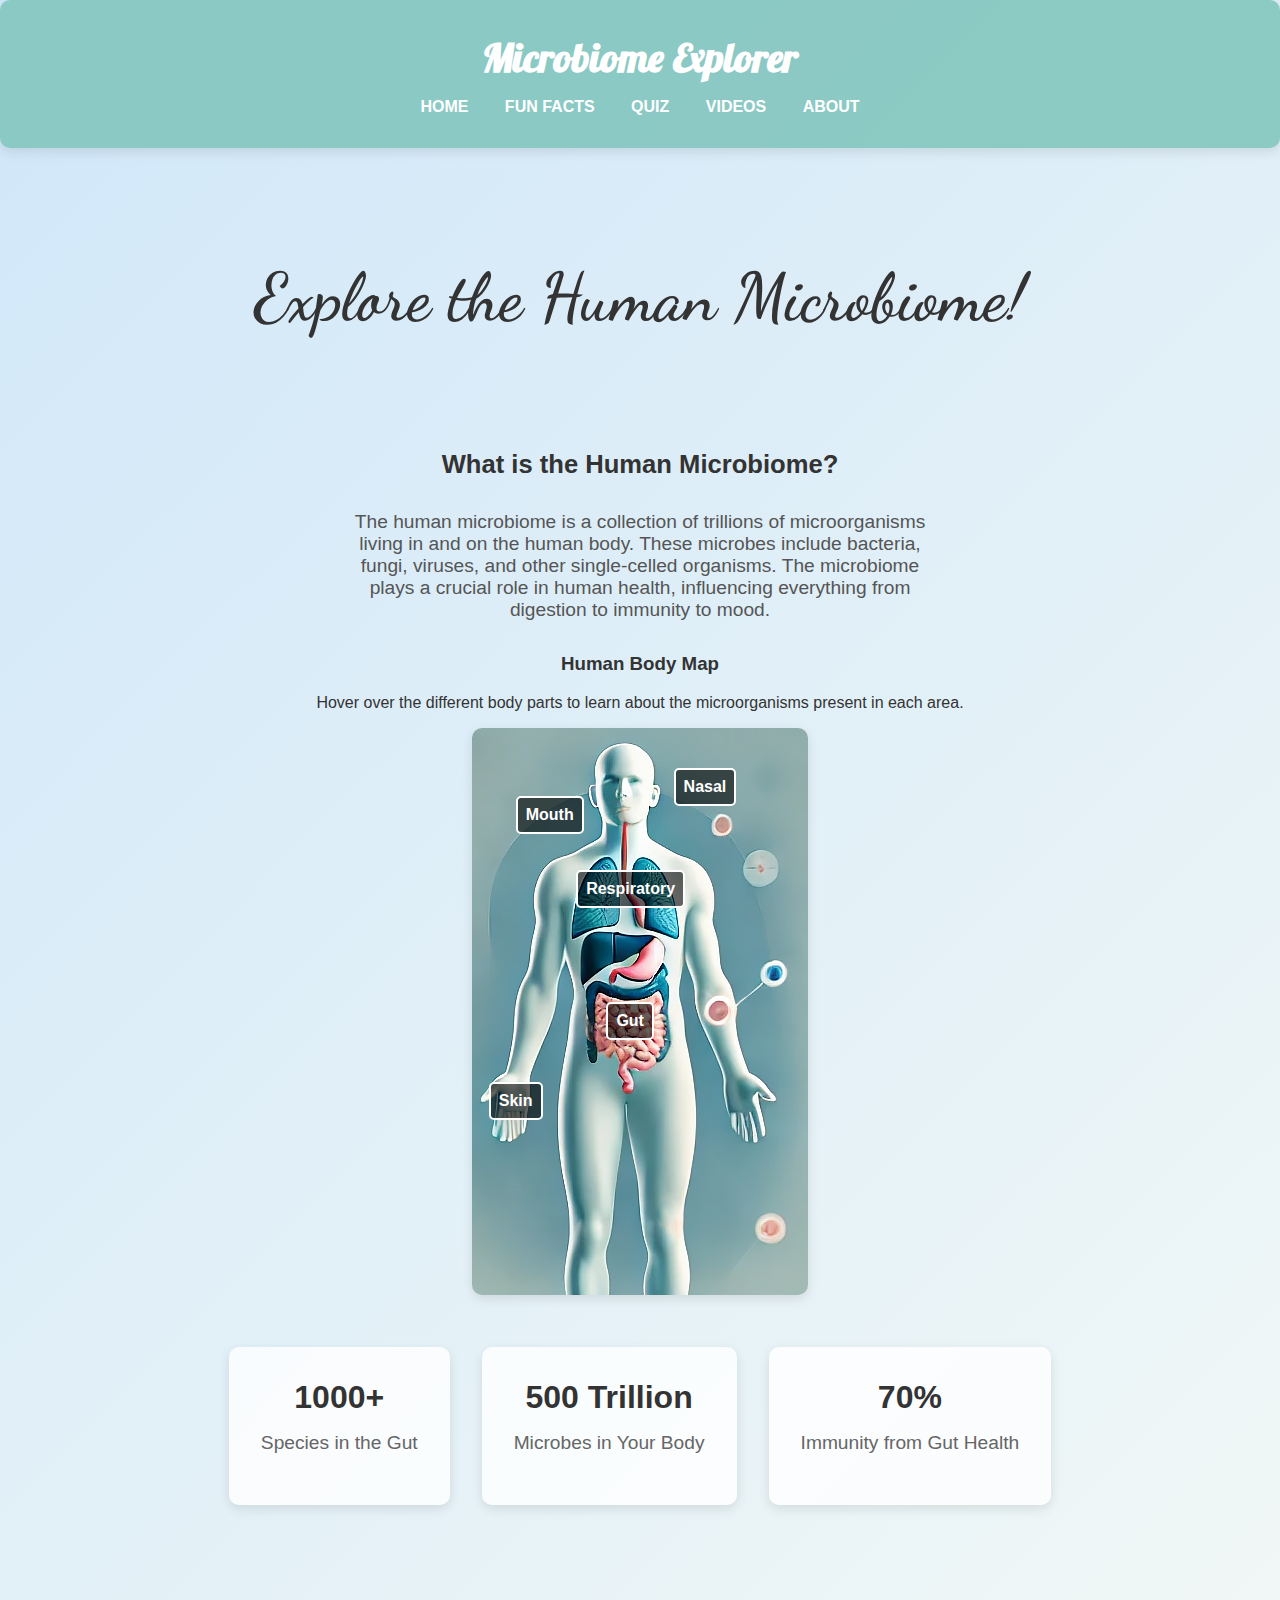
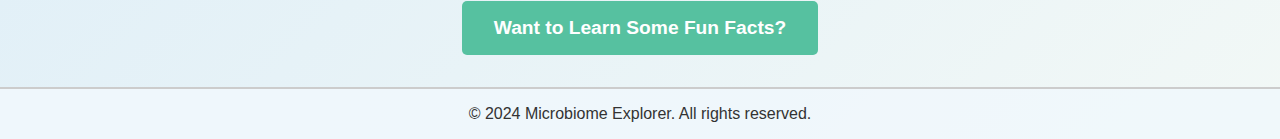
==== commit c2dea7e7: "fonts" ====
--- a/index.html
+++ b/index.html
@@ -6,6 +6,11 @@
     <meta name="viewport" content="width=device-width, initial-scale=1.0">
     <title>Microbiome Explorer</title>
     <link rel="stylesheet" href="style.css">
+
+    <link rel="preconnect" href="https://fonts.googleapis.com">
+    <link rel="preconnect" href="https://fonts.gstatic.com" crossorigin>
+    <link href="https://fonts.googleapis.com/css2?family=Dancing+Script&display=swap" rel="stylesheet">
+    <link href="https://fonts.googleapis.com/css2?family=Lobster&display=swap" rel="stylesheet">
 </head>
 <body>
 
@@ -26,7 +31,7 @@
     <main>
         <!-- Interactive Body Map Section -->
         <section id="body-map">
-            <h1>Explore the Human Microbiome!</h1>
+            <h1 style="font-family: 'Dancing Script', cursive; font-size: 4.2rem; padding-bottom: 4rem;">Explore the Human Microbiome!</h1>
         
             <h2 class="definition-title">What is the Human Microbiome?</h2>
             <p class="definition-text">
--- a/style.css
+++ b/style.css
@@ -25,6 +25,7 @@
     font-size: 2.5rem;
     font-weight: 700;
     margin-bottom: 1rem;
+    font-family: 'Lobster'
 }
 
 header input[type="text"] {
@@ -599,17 +600,13 @@
   top: 50%;
   left: 50%;
   transform: translate(-50%, -50%);
-  background-color: rgba(255, 255, 255, 0.8);
+  background-color: rgba(255, 255, 255, 0);
   border: none;
   border-radius: 50%;
   padding: 1rem;
   cursor: pointer;
   transition: background-color 0.3s ease;
-}
-
-.play-button:hover {
-  background-color: rgba(255, 255, 255, 0.9);
-}
+}   
 
 .play-button i {
   color: #56c1a0;
@@ -757,6 +754,8 @@
     text-decoration: none;
     border-radius: 6px;
     transition: background-color 0.2s ease;
+    /* border */
+    border: 1px solid #56c1a0;
 }
 
 .video-link:hover {
@@ -1088,7 +1087,11 @@
     h2 {
         font-size: 1.5rem;
         margin-bottom: 1rem;
-    } 
+    }
+
+    header nav a {
+        margin: 0 0.7rem;
+    }
 }
 
 /* Medium screens (tablets) */
